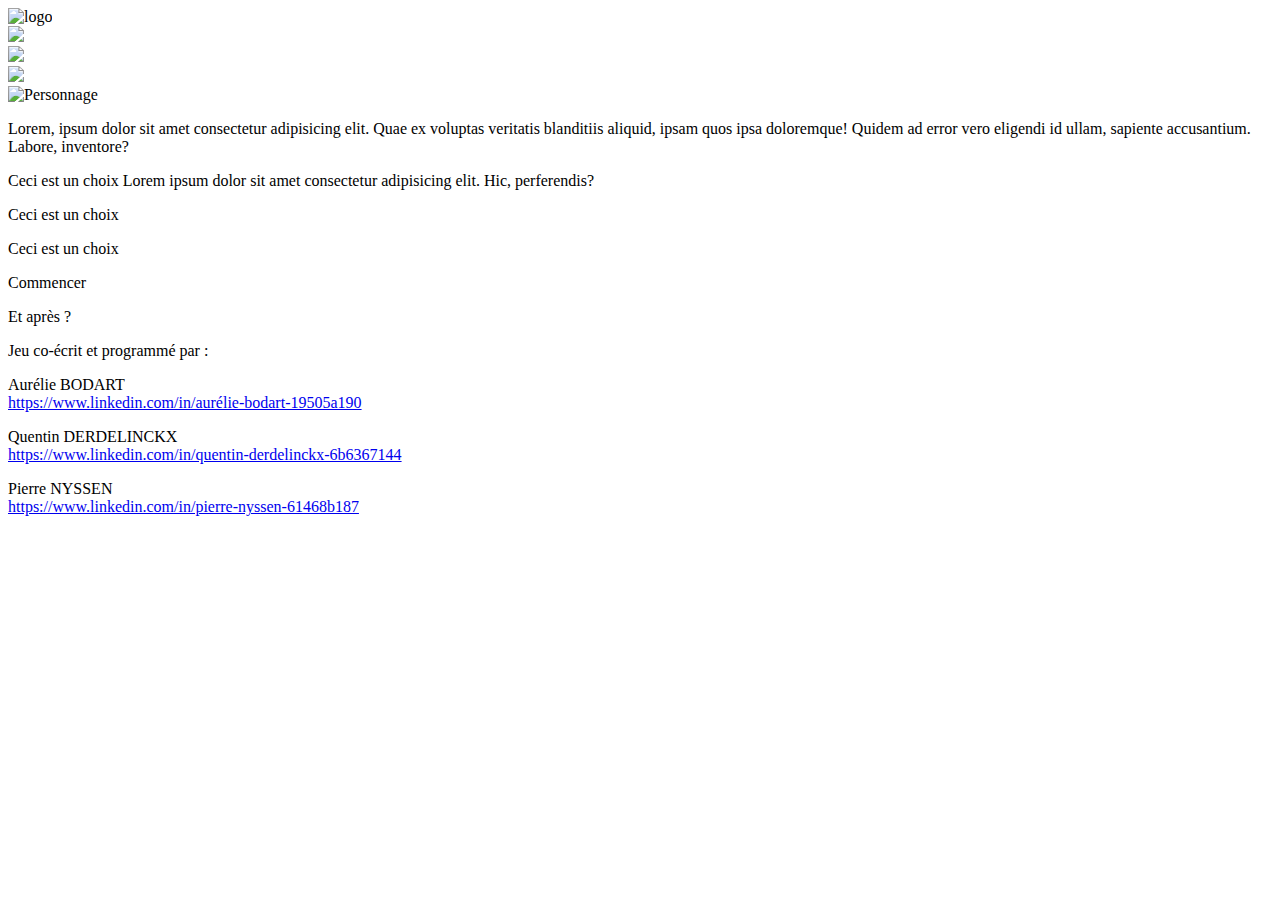
==== jeu.html @ 26ae4de9 "Add files via upload" ====
<!DOCTYPE html>
<html lang="fr">
<head>
    <meta charset="UTF-8">
    <meta name="viewport" content="width=device-width, initial-scale=1.0">
    <meta http-equiv="X-UA-Compatible" content="ie=edge">
    <link href="https://fonts.googleapis.com/css?family=Roboto:300,400,700&display=swap" rel="stylesheet">
    <link rel="stylesheet" href="https://use.fontawesome.com/releases/v5.6.1/css/all.css" integrity="sha384-gfdkjb5BdAXd+lj+gudLWI+BXq4IuLW5IT+brZEZsLFm++aCMlF1V92rMkPaX4PP" crossorigin="anonymous">
    <link rel="stylesheet" href="css/style.css">
    <title>Enfants Des Rues</title>
</head>
<body>
    <nav id="navbar">
        <div class="logo">
            <img src="img/lc.png" alt="logo">
        </div>
        <div class="content-icons">
            <div class="icon">
                <img src="img/heartbeat-solid.svg">
                <div class="jauge"> </div>
            </div>
            <div class="icon">
                <img src="img/money-bill-wave-alt-solid.svg">
                <div class="jauge"> </div>
            </div>
            <div class="icon">
                <img src="img/user-solid.svg">
                <div class="jauge"> </div>
            </div>
        </div>
    </nav>
    <main id="game">
        <div class="game-container">
           <div class="game-story">
                <div class="perso">
                    <img id="skin" src="img/girl1.png" alt="Personnage">
                </div>
                <div id="log" class="name-perso">
                </div>
                <div id= "story" class="story">
                    <p>Lorem, ipsum dolor sit amet consectetur adipisicing elit. Quae ex voluptas veritatis blanditiis aliquid, ipsam quos ipsa doloremque! Quidem ad error vero eligendi id ullam, sapiente accusantium. Labore, inventore?</p>
                </div>
           </div>
           <div class="game-btn">
                <div id="choix1" class="btn choice">
                    <p>Ceci est un choix Lorem ipsum dolor sit amet consectetur adipisicing elit. Hic, perferendis?</p>
                </div>
                <div id="choix2" class="btn choice">
                    <p>Ceci est un choix</p>
                </div>
                <div id="choix3" class="btn choice">
                    <p>Ceci est un choix</p>
                </div>
                <div id="begin" class="btn choice">
                    <p>Commencer</p>
                </div>
                <div id="ending" class="btn choice">
                    <p>Et après ?</p>
                </div>
            </div>
        </div>
        <div id="endcredits">
            <div>Jeu co-écrit et programmé par :</div>
            <div>
                <p>Aurélie BODART<br>
                <a href="https://www.linkedin.com/in/aurélie-bodart-19505a190" target="blank">https://www.linkedin.com/in/aurélie-bodart-19505a190</a>
                </p>
                <p>Quentin DERDELINCKX<br>
                <a href="https://www.linkedin.com/in/quentin-derdelinckx-6b6367144" target="blank">https://www.linkedin.com/in/quentin-derdelinckx-6b6367144</a>
                </p>
                <p>Pierre NYSSEN<br>
                <a href="https://www.linkedin.com/in/pierre-nyssen-61468b187" target="blank">https://www.linkedin.com/in/pierre-nyssen-61468b187</a>
                </p>
            </div>
        </div>
    </main>
</body>
<script type="text/javascript" src="js/choix.js"></script>
</html>
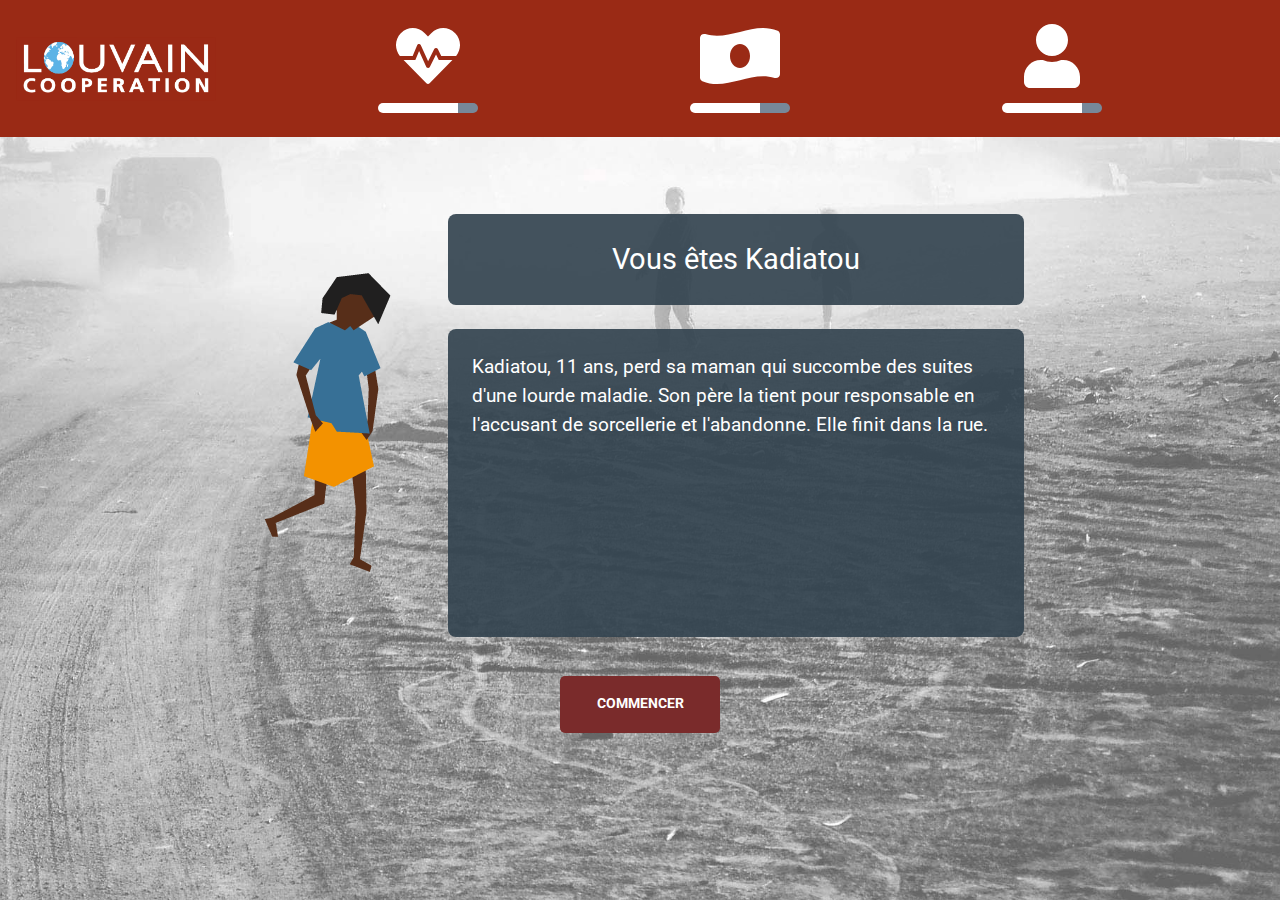
==== commit 8d8b5109: "Ading then code on gitHub" ====
--- a/jeu.html
+++ b/jeu.html
@@ -1,79 +1,79 @@
-<!DOCTYPE html>
-<html lang="fr">
-<head>
-    <meta charset="UTF-8">
-    <meta name="viewport" content="width=device-width, initial-scale=1.0">
-    <meta http-equiv="X-UA-Compatible" content="ie=edge">
-    <link href="https://fonts.googleapis.com/css?family=Roboto:300,400,700&display=swap" rel="stylesheet">
-    <link rel="stylesheet" href="https://use.fontawesome.com/releases/v5.6.1/css/all.css" integrity="sha384-gfdkjb5BdAXd+lj+gudLWI+BXq4IuLW5IT+brZEZsLFm++aCMlF1V92rMkPaX4PP" crossorigin="anonymous">
-    <link rel="stylesheet" href="css/style.css">
-    <title>Enfants Des Rues</title>
-</head>
-<body>
-    <nav id="navbar">
-        <div class="logo">
-            <img src="img/lc.png" alt="logo">
-        </div>
-        <div class="content-icons">
-            <div class="icon">
-                <img src="img/heartbeat-solid.svg">
-                <div class="jauge"> </div>
-            </div>
-            <div class="icon">
-                <img src="img/money-bill-wave-alt-solid.svg">
-                <div class="jauge"> </div>
-            </div>
-            <div class="icon">
-                <img src="img/user-solid.svg">
-                <div class="jauge"> </div>
-            </div>
-        </div>
-    </nav>
-    <main id="game">
-        <div class="game-container">
-           <div class="game-story">
-                <div class="perso">
-                    <img id="skin" src="img/girl1.png" alt="Personnage">
-                </div>
-                <div id="log" class="name-perso">
-                </div>
-                <div id= "story" class="story">
-                    <p>Lorem, ipsum dolor sit amet consectetur adipisicing elit. Quae ex voluptas veritatis blanditiis aliquid, ipsam quos ipsa doloremque! Quidem ad error vero eligendi id ullam, sapiente accusantium. Labore, inventore?</p>
-                </div>
-           </div>
-           <div class="game-btn">
-                <div id="choix1" class="btn choice">
-                    <p>Ceci est un choix Lorem ipsum dolor sit amet consectetur adipisicing elit. Hic, perferendis?</p>
-                </div>
-                <div id="choix2" class="btn choice">
-                    <p>Ceci est un choix</p>
-                </div>
-                <div id="choix3" class="btn choice">
-                    <p>Ceci est un choix</p>
-                </div>
-                <div id="begin" class="btn choice">
-                    <p>Commencer</p>
-                </div>
-                <div id="ending" class="btn choice">
-                    <p>Et après ?</p>
-                </div>
-            </div>
-        </div>
-        <div id="endcredits">
-            <div>Jeu co-écrit et programmé par :</div>
-            <div>
-                <p>Aurélie BODART<br>
-                <a href="https://www.linkedin.com/in/aurélie-bodart-19505a190" target="blank">https://www.linkedin.com/in/aurélie-bodart-19505a190</a>
-                </p>
-                <p>Quentin DERDELINCKX<br>
-                <a href="https://www.linkedin.com/in/quentin-derdelinckx-6b6367144" target="blank">https://www.linkedin.com/in/quentin-derdelinckx-6b6367144</a>
-                </p>
-                <p>Pierre NYSSEN<br>
-                <a href="https://www.linkedin.com/in/pierre-nyssen-61468b187" target="blank">https://www.linkedin.com/in/pierre-nyssen-61468b187</a>
-                </p>
-            </div>
-        </div>
-    </main>
-</body>
-<script type="text/javascript" src="js/choix.js"></script>
+<!DOCTYPE html>
+<html lang="fr">
+<head>
+    <meta charset="UTF-8">
+    <meta name="viewport" content="width=device-width, initial-scale=1.0">
+    <meta http-equiv="X-UA-Compatible" content="ie=edge">
+    <link href="https://fonts.googleapis.com/css?family=Roboto:300,400,700&display=swap" rel="stylesheet">
+    <link rel="stylesheet" href="https://use.fontawesome.com/releases/v5.6.1/css/all.css" integrity="sha384-gfdkjb5BdAXd+lj+gudLWI+BXq4IuLW5IT+brZEZsLFm++aCMlF1V92rMkPaX4PP" crossorigin="anonymous">
+    <link rel="stylesheet" href="css/style.css">
+    <title>Enfants Des Rues</title>
+</head>
+<body>
+    <nav id="navbar">
+        <div class="logo">
+            <img src="img/lc.png" alt="logo">
+        </div>
+        <div class="content-icons">
+            <div class="icon">
+                <img src="img/heartbeat-solid.svg">
+                <div class="jauge"> </div>
+            </div>
+            <div class="icon">
+                <img src="img/money-bill-wave-alt-solid.svg">
+                <div class="jauge"> </div>
+            </div>
+            <div class="icon">
+                <img src="img/user-solid.svg">
+                <div class="jauge"> </div>
+            </div>
+        </div>
+    </nav>
+    <main id="game">
+        <div class="game-container">
+           <div class="game-story">
+                <div class="perso">
+                    <img id="skin" src="img/girl1.png" alt="Personnage">
+                </div>
+                <div id="log" class="name-perso">
+                </div>
+                <div id= "story" class="story">
+                    <p>Lorem, ipsum dolor sit amet consectetur adipisicing elit. Quae ex voluptas veritatis blanditiis aliquid, ipsam quos ipsa doloremque! Quidem ad error vero eligendi id ullam, sapiente accusantium. Labore, inventore?</p>
+                </div>
+           </div>
+           <div class="game-btn">
+                <div id="choix1" class="btn choice">
+                    <p>Ceci est un choix Lorem ipsum dolor sit amet consectetur adipisicing elit. Hic, perferendis?</p>
+                </div>
+                <div id="choix2" class="btn choice">
+                    <p>Ceci est un choix</p>
+                </div>
+                <div id="choix3" class="btn choice">
+                    <p>Ceci est un choix</p>
+                </div>
+                <div id="begin" class="btn choice">
+                    <p>Commencer</p>
+                </div>
+                <div id="ending" class="btn choice">
+                    <p>Et après ?</p>
+                </div>
+            </div>
+        </div>
+        <div id="endcredits">
+            <div>Jeu co-écrit et programmé par :</div>
+            <div>
+                <p>Aurélie BODART<br>
+                <a href="https://www.linkedin.com/in/aurélie-bodart-19505a190" target="blank">https://www.linkedin.com/in/aurélie-bodart-19505a190</a>
+                </p>
+                <p>Quentin DERDELINCKX<br>
+                <a href="https://www.linkedin.com/in/quentin-derdelinckx-6b6367144" target="blank">https://www.linkedin.com/in/quentin-derdelinckx-6b6367144</a>
+                </p>
+                <p>Pierre NYSSEN<br>
+                <a href="https://www.linkedin.com/in/pierre-nyssen-61468b187" target="blank">https://www.linkedin.com/in/pierre-nyssen-61468b187</a>
+                </p>
+            </div>
+        </div>
+    </main>
+</body>
+<script type="text/javascript" src="js/choix.js"></script>
 </html>--- a/css/style.css
+++ b/css/style.css
@@ -0,0 +1,209 @@
+:root{
+    --font-primary:'Roboto',sans-serif;
+    --blue-color-light:rgba(76, 100, 119, 0.9);
+    --blue-color-border:5px rgba(76, 100, 119, 1) solid;
+    --blue-color: rgba(76, 100, 119, 1);
+    --red-color:rgba(109, 21, 21, 1);
+    --red-color-light:rgba(122, 43, 43, 1);
+    --red-color-border:5px rgba(109, 21, 21, 1) solid;
+    --terracotta-color:#c45217;
+    --orange-color:#e07e0c;
+    --vert-color:#8b9281;
+    --border-csq:5px red solid;
+}
+
+*{
+    margin:0;
+    padding: 0;
+    box-sizing: border-box;
+    line-height: 1.5;
+}
+
+body{
+    font-family: var(--font-primary);
+    width: 100vw;
+    height: 100vh;
+    /* max-width: 100vw;
+    max-height: 100vh; */
+    background: url('../img/bg.jpg') no-repeat center center/cover;
+    z-index: 2;
+}
+
+.btn{
+    background: var(--red-color-light);
+    /* border:var(--red-color-border); */
+    cursor: pointer;
+    color: #fff;
+}
+
+.btn:hover{
+    background: var(--red-color);
+    /* border:var(--red-color-border); */
+}
+
+/*Barres de vie*/
+
+#navbar{
+    padding: 1.5rem 1rem;
+    background: #9a2a15;
+    color: #f0f0f0;
+    display: flex;
+    justify-content: space-between;
+    flex:1;
+    /* height: 15%; */
+    z-index: 1;
+}
+
+#navbar .logo{
+    display: flex;
+    flex-direction: column;
+    align-items: center;
+    justify-content: center;
+}
+
+#navbar img{
+    width: 200px;
+    padding-left: 20px;
+}
+
+#navbar .content-icons{
+    display: flex;
+    align-items: center;
+    flex:5;
+    justify-content: space-evenly;
+}
+
+#navbar .content-icons .icon{
+    display: flex;
+    flex-direction: column;
+    align-items: center;
+}
+
+#navbar .content-icons .icon i{
+    background: var(--blue-color);
+    border-radius: 50px;
+    padding: 1rem;
+}
+
+#navbar .content-icons .icon .jauge{
+    background: #f0f0f0;
+    width: 100px;
+    height: 10px;
+    border-radius: 15px;
+    margin-top: 15px;
+}
+
+#navbar img{
+    height:4rem;
+    padding-left: 0;
+}
+
+/*Contenu Jeu*/
+
+/* #game{
+    background: url('../img/bg.jpg') no-repeat center center/cover;
+    height: 85%;
+} */
+
+#game .game-container{
+    max-width: 60%;
+    margin: auto;
+}
+
+#game .game-container .game-story{
+    display: grid;
+    grid-template-columns: 1fr 3fr;
+    grid-gap: 1.5rem;
+    padding-top: 10%;
+    padding-bottom: 5%;
+}
+
+#game .game-container .game-story .perso{
+    grid-column: 1;
+    grid-row: 1 / span 3 ;
+    padding-top: 2.8rem;
+}
+
+#game .game-container .game-story .name-perso{
+    background: rgba(51, 67, 79, 0.92);
+    /*border: 5px #333 solid;*/
+    color: #fff;
+    padding: 1.5rem;
+    font-size: 1.8rem;
+    text-align: center;
+    grid-column: 2 / span 4;
+    grid-row: 1;
+    border-radius: 8px;
+}
+
+#game .game-container .game-story .story{
+    background: rgba(51, 67, 79, 0.92);
+    /*border: 5px #333 solid;*/
+    color: #fff;
+    padding: 1.5rem;
+    font-size: 1.2rem;
+    /* text-align: center; */
+    grid-column: 2 / span 4;
+    grid-row: 2 / span 3;
+    border-radius: 8px;
+}
+
+#endcredits{
+    background: rgba(51, 67, 79, 0.92);
+    padding: 1.5rem;
+    margin-top:2.15rem;
+    color:white;
+    text-align: center;
+    bottom:0;
+    position:fixed;
+    width:100%;
+}
+
+#endcredits div:first-child{
+    margin-bottom: 1.5rem;
+}
+
+#endcredits div p{
+    display: inline-block;
+    font-size: 0.8rem;
+    margin:0 3rem;
+}
+
+#endcredits a{
+    color: white;
+}
+
+/*Boutons*/
+
+#game .game-container .game-btn{
+    display: flex;
+    justify-content: center;
+}
+
+#game .game-container .game-btn .play,
+#game .game-container .game-btn .choice{
+    text-align: center;
+    padding: 1.1rem 2.3rem;
+    border-radius: 5px;
+    font-size: 0.9rem;
+    font-weight: bold;
+    margin: 0 1rem;
+}
+
+#begin{
+    text-transform: uppercase;
+    font-size:1.1rem;
+}
+
+/*Media Queries*/
+
+@media screen and (max-width:1024px){
+    #game .game-container{
+        max-width: 90%;
+        margin: auto;
+    }
+
+    #game .game-container .game-story{
+        padding-top: 5%;
+    }
+}